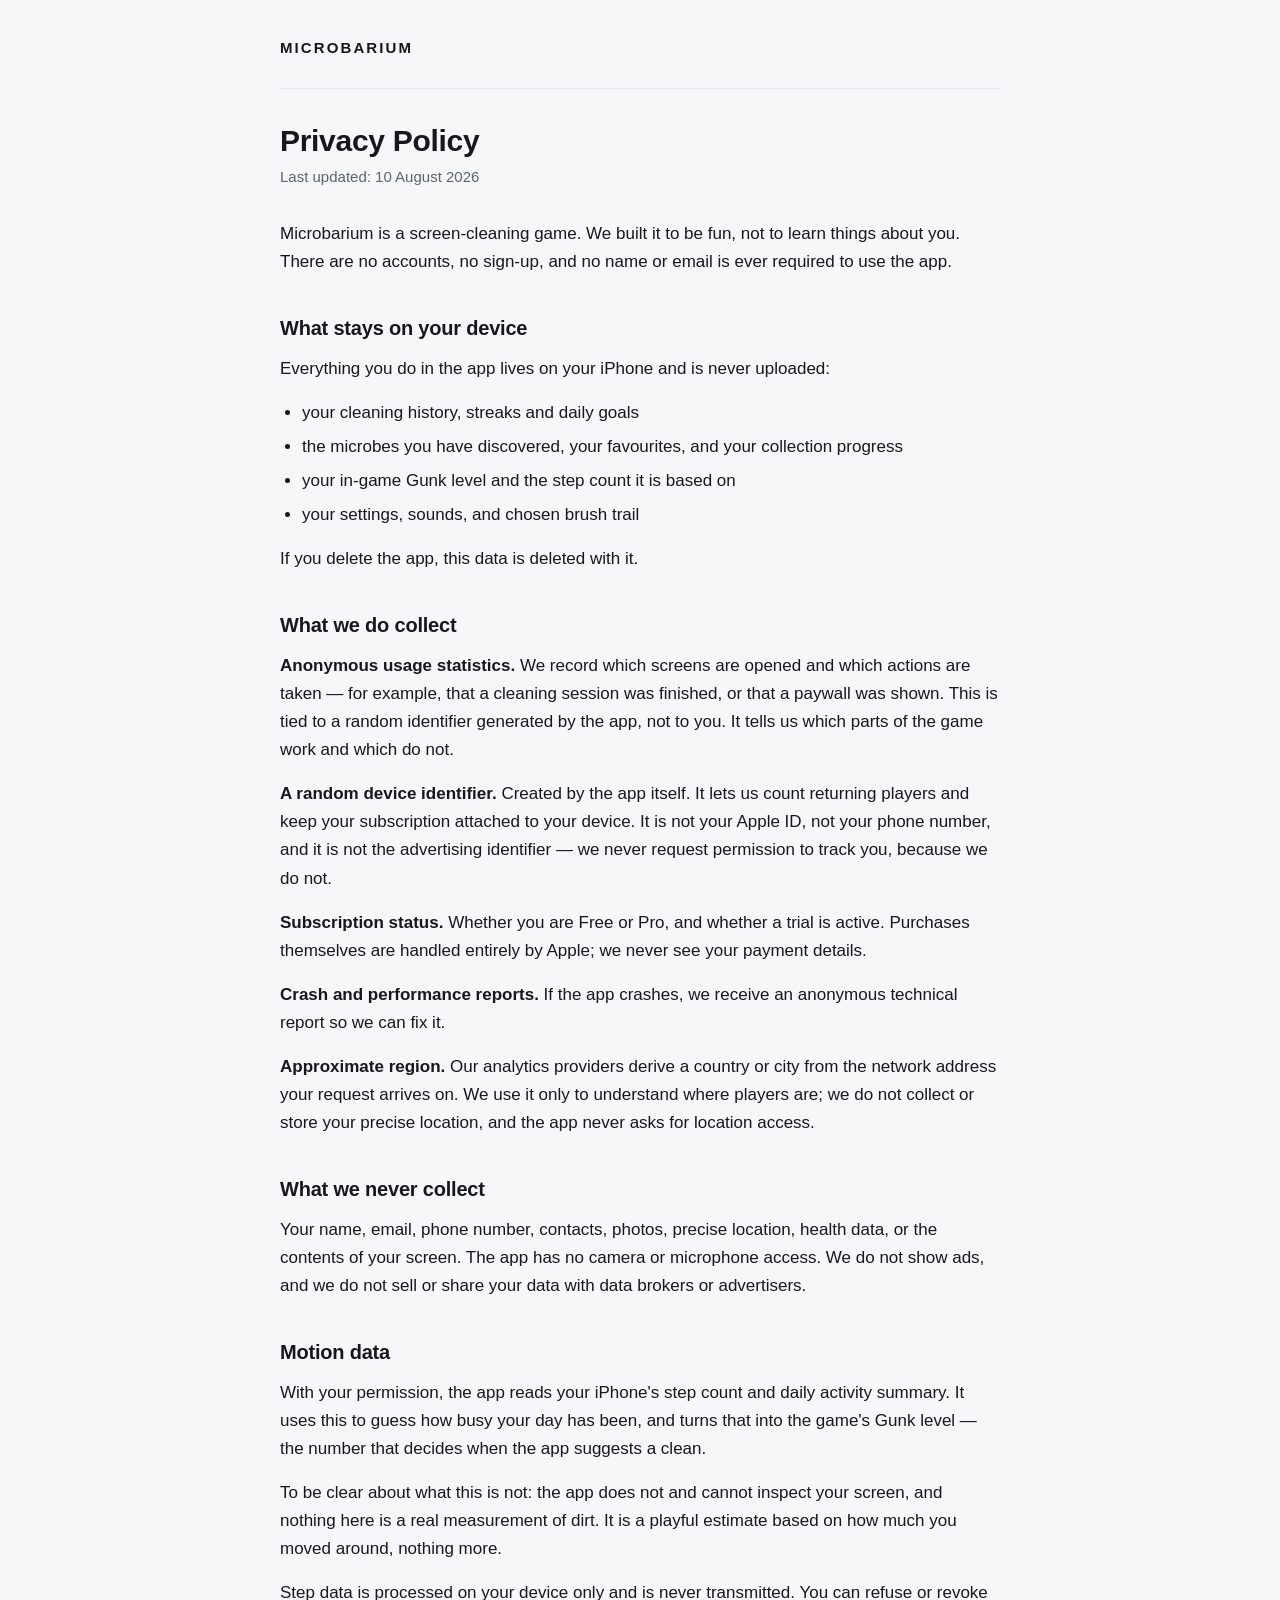
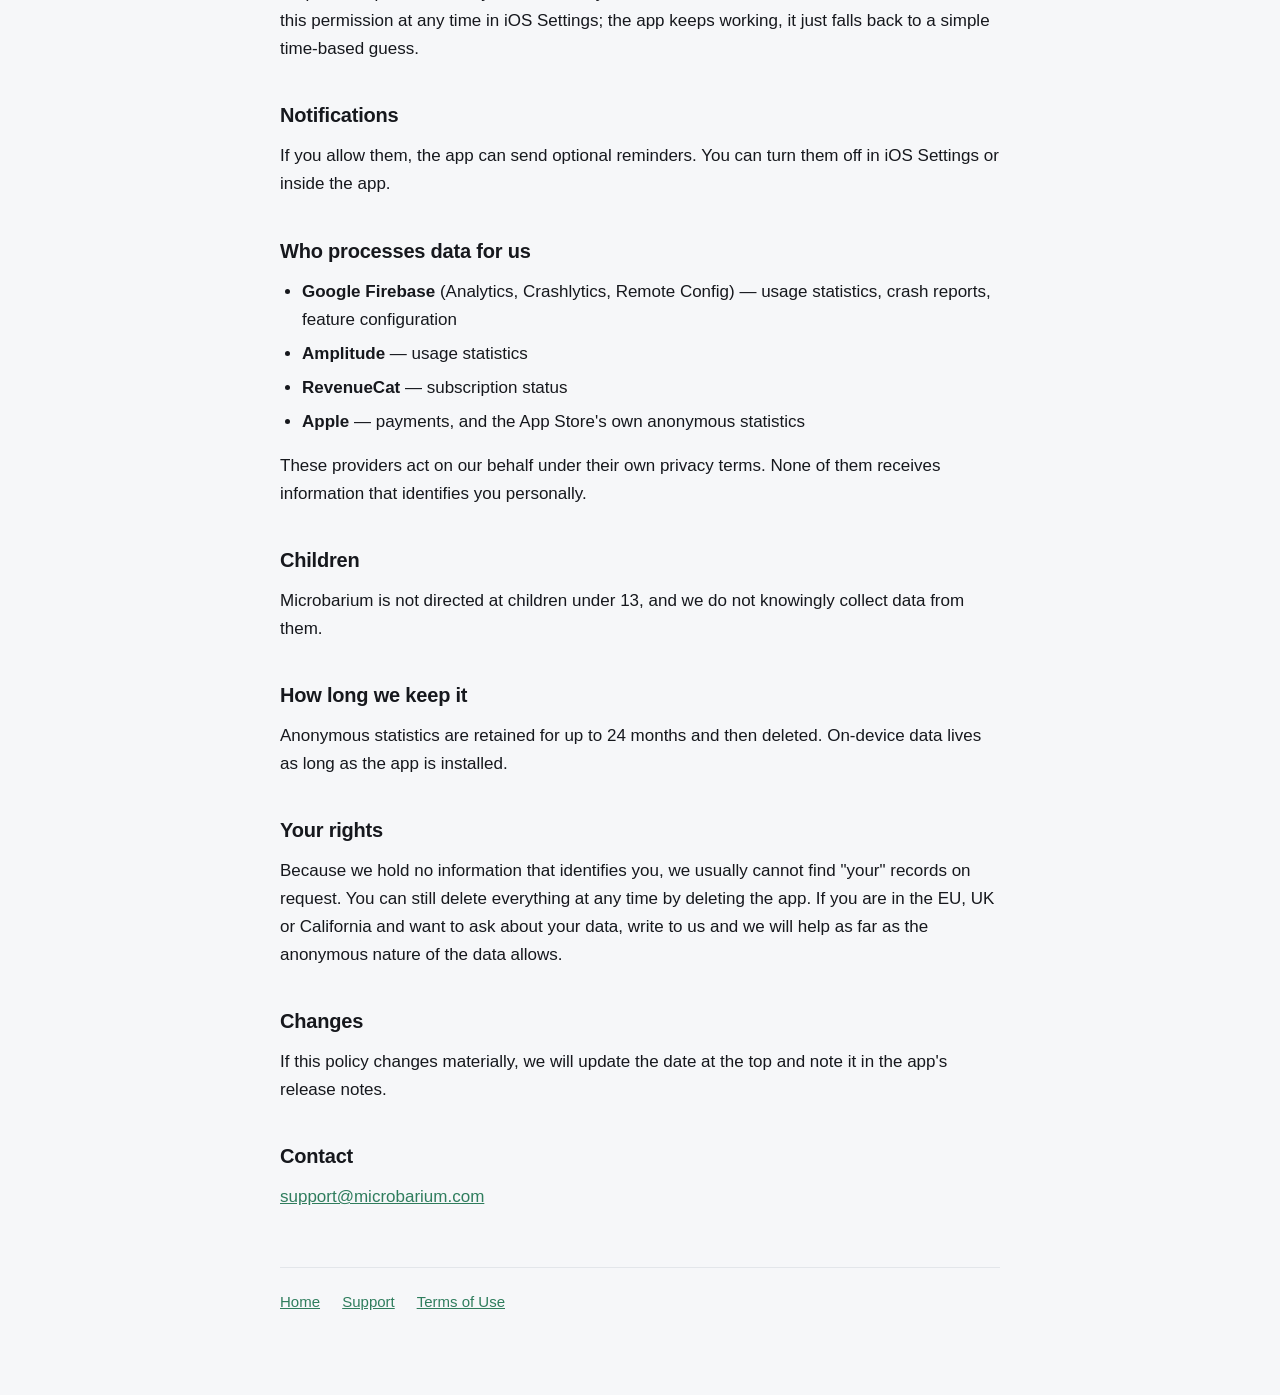
==== legal/privacy/index.html @ f0d251d5 "Add files via upload" ====
<!doctype html>
<html lang="en">
<head>
<meta charset="utf-8">
<meta name="viewport" content="width=device-width, initial-scale=1">
<title>Privacy Policy — Microbarium</title>
<link rel="stylesheet" href="/style.css">
</head>
<body>
<div class="wrap">

<header class="site"><a class="brand" href="/">Microbarium</a></header>

<h1>Privacy Policy</h1>
<p class="updated">Last updated: 10 August 2026</p>

<p>Microbarium is a screen-cleaning game. We built it to be fun, not to learn things about you. There are no accounts, no sign-up, and no name or email is ever required to use the app.</p>

<h2>What stays on your device</h2>
<p>Everything you do in the app lives on your iPhone and is never uploaded:</p>
<ul>
  <li>your cleaning history, streaks and daily goals</li>
  <li>the microbes you have discovered, your favourites, and your collection progress</li>
  <li>your in-game Gunk level and the step count it is based on</li>
  <li>your settings, sounds, and chosen brush trail</li>
</ul>
<p>If you delete the app, this data is deleted with it.</p>

<h2>What we do collect</h2>
<p><strong>Anonymous usage statistics.</strong> We record which screens are opened and which actions are taken — for example, that a cleaning session was finished, or that a paywall was shown. This is tied to a random identifier generated by the app, not to you. It tells us which parts of the game work and which do not.</p>
<p><strong>A random device identifier.</strong> Created by the app itself. It lets us count returning players and keep your subscription attached to your device. It is not your Apple ID, not your phone number, and it is not the advertising identifier — we never request permission to track you, because we do not.</p>
<p><strong>Subscription status.</strong> Whether you are Free or Pro, and whether a trial is active. Purchases themselves are handled entirely by Apple; we never see your payment details.</p>
<p><strong>Crash and performance reports.</strong> If the app crashes, we receive an anonymous technical report so we can fix it.</p>
<p><strong>Approximate region.</strong> Our analytics providers derive a country or city from the network address your request arrives on. We use it only to understand where players are; we do not collect or store your precise location, and the app never asks for location access.</p>

<h2>What we never collect</h2>
<p>Your name, email, phone number, contacts, photos, precise location, health data, or the contents of your screen. The app has no camera or microphone access. We do not show ads, and we do not sell or share your data with data brokers or advertisers.</p>

<h2>Motion data</h2>
<p>With your permission, the app reads your iPhone's step count and daily activity summary. It uses this to guess how busy your day has been, and turns that into the game's Gunk level — the number that decides when the app suggests a clean.</p>
<p>To be clear about what this is not: the app does not and cannot inspect your screen, and nothing here is a real measurement of dirt. It is a playful estimate based on how much you moved around, nothing more.</p>
<p>Step data is processed on your device only and is never transmitted. You can refuse or revoke this permission at any time in iOS Settings; the app keeps working, it just falls back to a simple time-based guess.</p>

<h2>Notifications</h2>
<p>If you allow them, the app can send optional reminders. You can turn them off in iOS Settings or inside the app.</p>

<h2>Who processes data for us</h2>
<ul>
  <li><strong>Google Firebase</strong> (Analytics, Crashlytics, Remote Config) — usage statistics, crash reports, feature configuration</li>
  <li><strong>Amplitude</strong> — usage statistics</li>
  <li><strong>RevenueCat</strong> — subscription status</li>
  <li><strong>Apple</strong> — payments, and the App Store's own anonymous statistics</li>
</ul>
<p>These providers act on our behalf under their own privacy terms. None of them receives information that identifies you personally.</p>

<h2>Children</h2>
<p>Microbarium is not directed at children under 13, and we do not knowingly collect data from them.</p>

<h2>How long we keep it</h2>
<p>Anonymous statistics are retained for up to 24 months and then deleted. On-device data lives as long as the app is installed.</p>

<h2>Your rights</h2>
<p>Because we hold no information that identifies you, we usually cannot find "your" records on request. You can still delete everything at any time by deleting the app. If you are in the EU, UK or California and want to ask about your data, write to us and we will help as far as the anonymous nature of the data allows.</p>

<h2>Changes</h2>
<p>If this policy changes materially, we will update the date at the top and note it in the app's release notes.</p>

<h2>Contact</h2>
<p><a href="mailto:support@microbarium.com">support@microbarium.com</a></p>

<footer class="site">
  <a href="/">Home</a>
  <a href="/support/">Support</a>
  <a href="/legal/terms/">Terms of Use</a>
</footer>

</div>
</body>
</html>
---- style.css ----
:root {
  color-scheme: light dark;
  --bg: #f6f7f9;
  --card: #ffffff;
  --ink: #16181d;
  --muted: #5c6470;
  --rule: #e3e6ea;
  --accent: #2f7d5d;
}

@media (prefers-color-scheme: dark) {
  :root {
    --bg: #0e1013;
    --card: #16191e;
    --ink: #e9ecf1;
    --muted: #9aa3b0;
    --rule: #262b33;
    --accent: #6cd3a3;
  }
}

* { box-sizing: border-box; }

body {
  margin: 0;
  padding: 0 20px 80px;
  background: var(--bg);
  color: var(--ink);
  font: 17px/1.65 -apple-system, BlinkMacSystemFont, "Segoe UI", Roboto, Helvetica, Arial, sans-serif;
  -webkit-text-size-adjust: 100%;
}

.wrap {
  max-width: 720px;
  margin: 0 auto;
}

header.site {
  padding: 34px 0 26px;
  border-bottom: 1px solid var(--rule);
  margin-bottom: 34px;
}

header.site a.brand {
  font-size: 15px;
  letter-spacing: 0.14em;
  text-transform: uppercase;
  font-weight: 700;
  color: var(--ink);
  text-decoration: none;
}

h1 {
  font-size: 30px;
  line-height: 1.2;
  margin: 0 0 6px;
  letter-spacing: -0.01em;
}

h2 {
  font-size: 20px;
  margin: 36px 0 10px;
  letter-spacing: -0.01em;
}

p, ul { margin: 0 0 16px; }
ul { padding-left: 22px; }
li { margin-bottom: 6px; }

.updated {
  color: var(--muted);
  font-size: 15px;
  margin-bottom: 30px;
}

a { color: var(--accent); }

.card {
  background: var(--card);
  border: 1px solid var(--rule);
  border-radius: 14px;
  padding: 22px 24px;
  margin: 26px 0;
}

footer.site {
  margin-top: 56px;
  padding-top: 22px;
  border-top: 1px solid var(--rule);
  color: var(--muted);
  font-size: 15px;
}

footer.site a { margin-right: 18px; }

.hero {
  padding: 60px 0 10px;
  text-align: center;
}

.hero h1 { font-size: 40px; }

.hero p.tagline {
  color: var(--muted);
  font-size: 19px;
  max-width: 34ch;
  margin: 0 auto 30px;
}
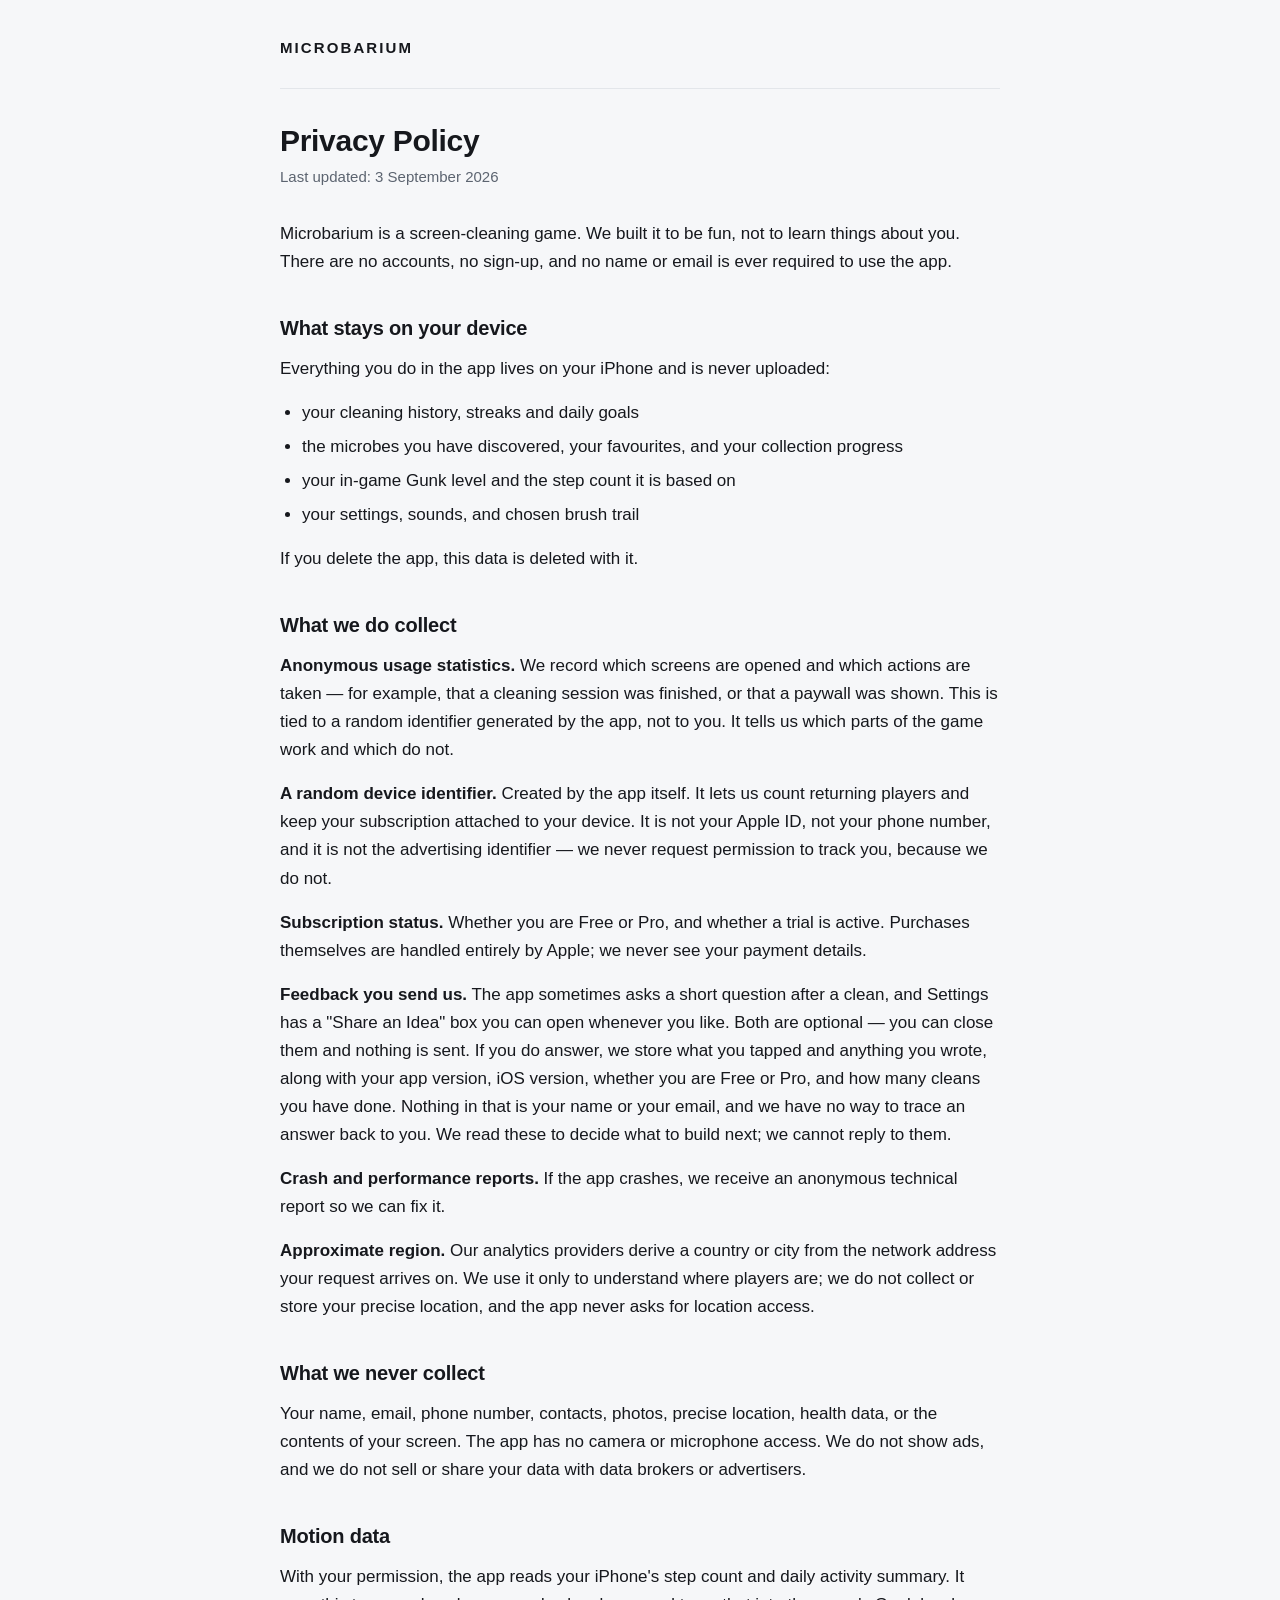
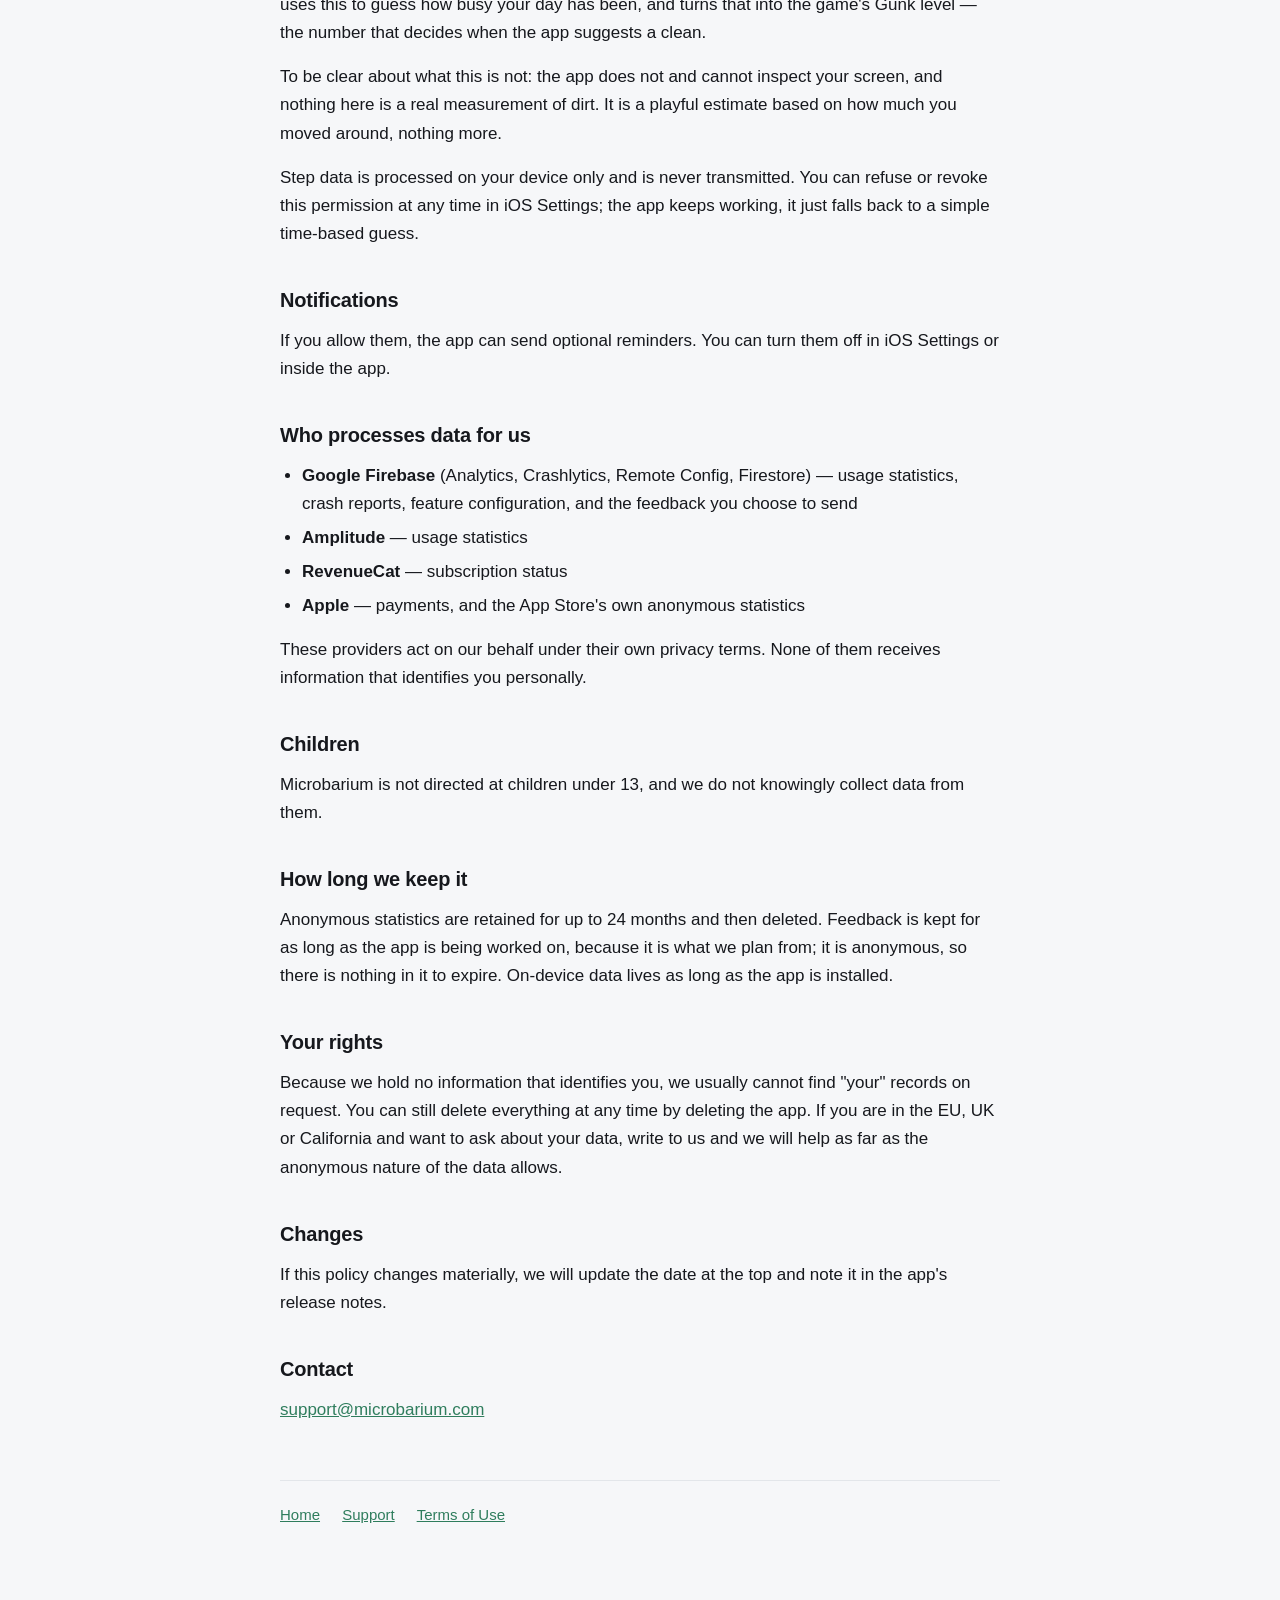
==== commit e226e58c: "Add files via upload" ====
--- a/legal/privacy/index.html
+++ b/legal/privacy/index.html
@@ -12,7 +12,7 @@
 <header class="site"><a class="brand" href="/">Microbarium</a></header>
 
 <h1>Privacy Policy</h1>
-<p class="updated">Last updated: 10 August 2026</p>
+<p class="updated">Last updated: 3 September 2026</p>
 
 <p>Microbarium is a screen-cleaning game. We built it to be fun, not to learn things about you. There are no accounts, no sign-up, and no name or email is ever required to use the app.</p>
 
@@ -30,6 +30,7 @@
 <p><strong>Anonymous usage statistics.</strong> We record which screens are opened and which actions are taken — for example, that a cleaning session was finished, or that a paywall was shown. This is tied to a random identifier generated by the app, not to you. It tells us which parts of the game work and which do not.</p>
 <p><strong>A random device identifier.</strong> Created by the app itself. It lets us count returning players and keep your subscription attached to your device. It is not your Apple ID, not your phone number, and it is not the advertising identifier — we never request permission to track you, because we do not.</p>
 <p><strong>Subscription status.</strong> Whether you are Free or Pro, and whether a trial is active. Purchases themselves are handled entirely by Apple; we never see your payment details.</p>
+<p><strong>Feedback you send us.</strong> The app sometimes asks a short question after a clean, and Settings has a "Share an Idea" box you can open whenever you like. Both are optional — you can close them and nothing is sent. If you do answer, we store what you tapped and anything you wrote, along with your app version, iOS version, whether you are Free or Pro, and how many cleans you have done. Nothing in that is your name or your email, and we have no way to trace an answer back to you. We read these to decide what to build next; we cannot reply to them.</p>
 <p><strong>Crash and performance reports.</strong> If the app crashes, we receive an anonymous technical report so we can fix it.</p>
 <p><strong>Approximate region.</strong> Our analytics providers derive a country or city from the network address your request arrives on. We use it only to understand where players are; we do not collect or store your precise location, and the app never asks for location access.</p>
 
@@ -46,7 +47,7 @@
 
 <h2>Who processes data for us</h2>
 <ul>
-  <li><strong>Google Firebase</strong> (Analytics, Crashlytics, Remote Config) — usage statistics, crash reports, feature configuration</li>
+  <li><strong>Google Firebase</strong> (Analytics, Crashlytics, Remote Config, Firestore) — usage statistics, crash reports, feature configuration, and the feedback you choose to send</li>
   <li><strong>Amplitude</strong> — usage statistics</li>
   <li><strong>RevenueCat</strong> — subscription status</li>
   <li><strong>Apple</strong> — payments, and the App Store's own anonymous statistics</li>
@@ -57,7 +58,7 @@
 <p>Microbarium is not directed at children under 13, and we do not knowingly collect data from them.</p>
 
 <h2>How long we keep it</h2>
-<p>Anonymous statistics are retained for up to 24 months and then deleted. On-device data lives as long as the app is installed.</p>
+<p>Anonymous statistics are retained for up to 24 months and then deleted. Feedback is kept for as long as the app is being worked on, because it is what we plan from; it is anonymous, so there is nothing in it to expire. On-device data lives as long as the app is installed.</p>
 
 <h2>Your rights</h2>
 <p>Because we hold no information that identifies you, we usually cannot find "your" records on request. You can still delete everything at any time by deleting the app. If you are in the EU, UK or California and want to ask about your data, write to us and we will help as far as the anonymous nature of the data allows.</p>
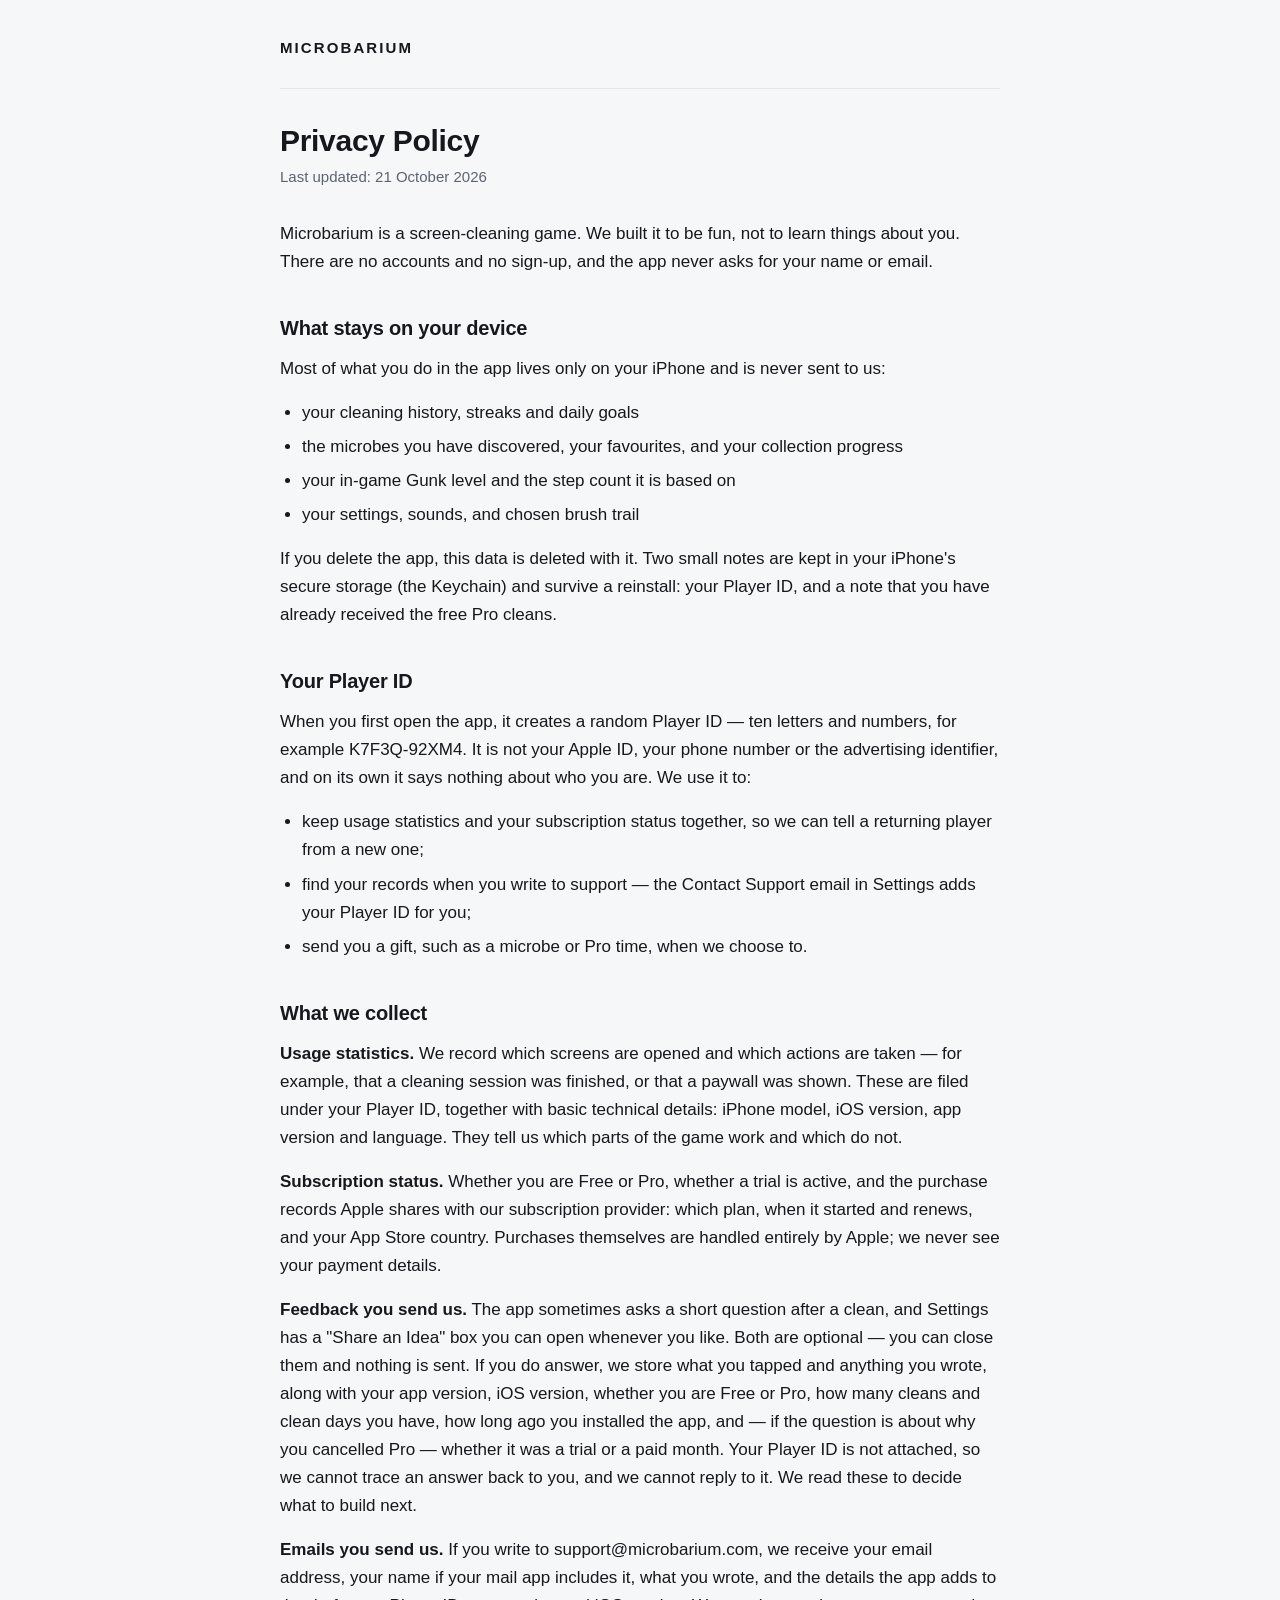
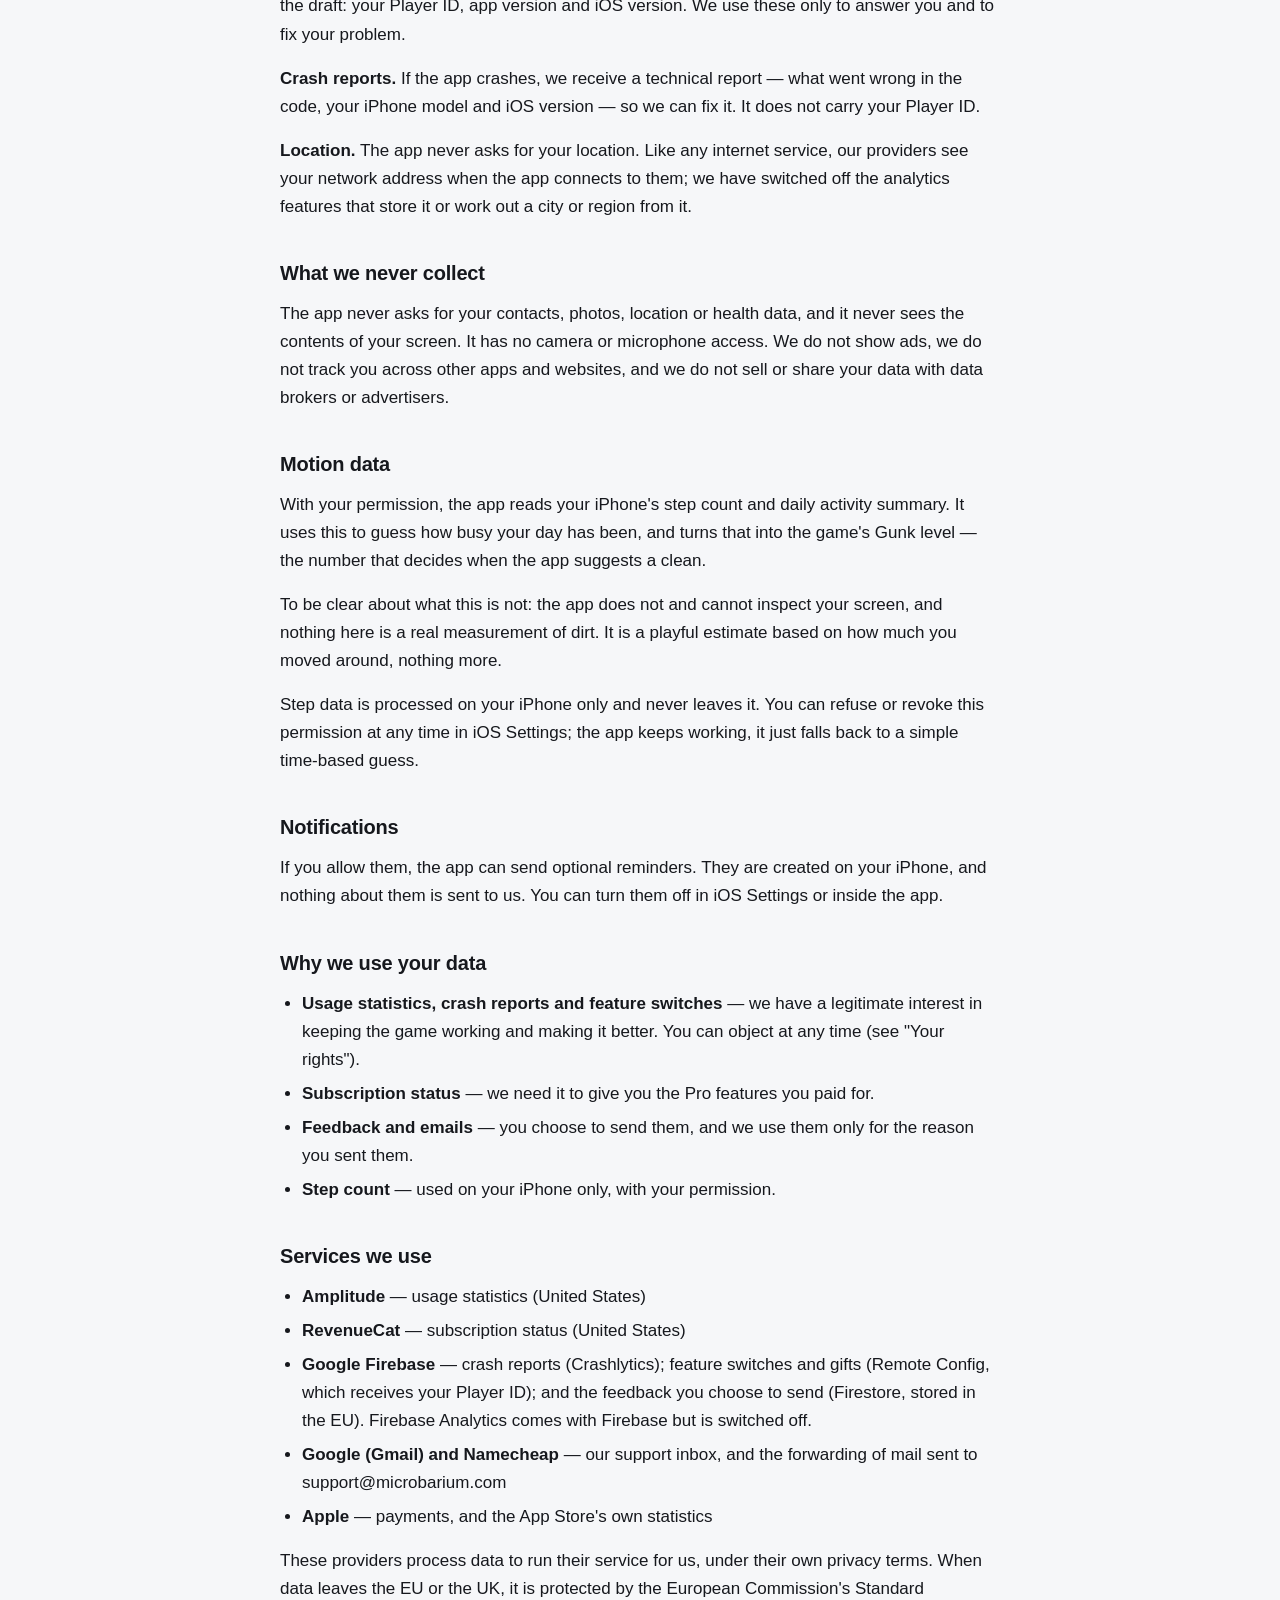
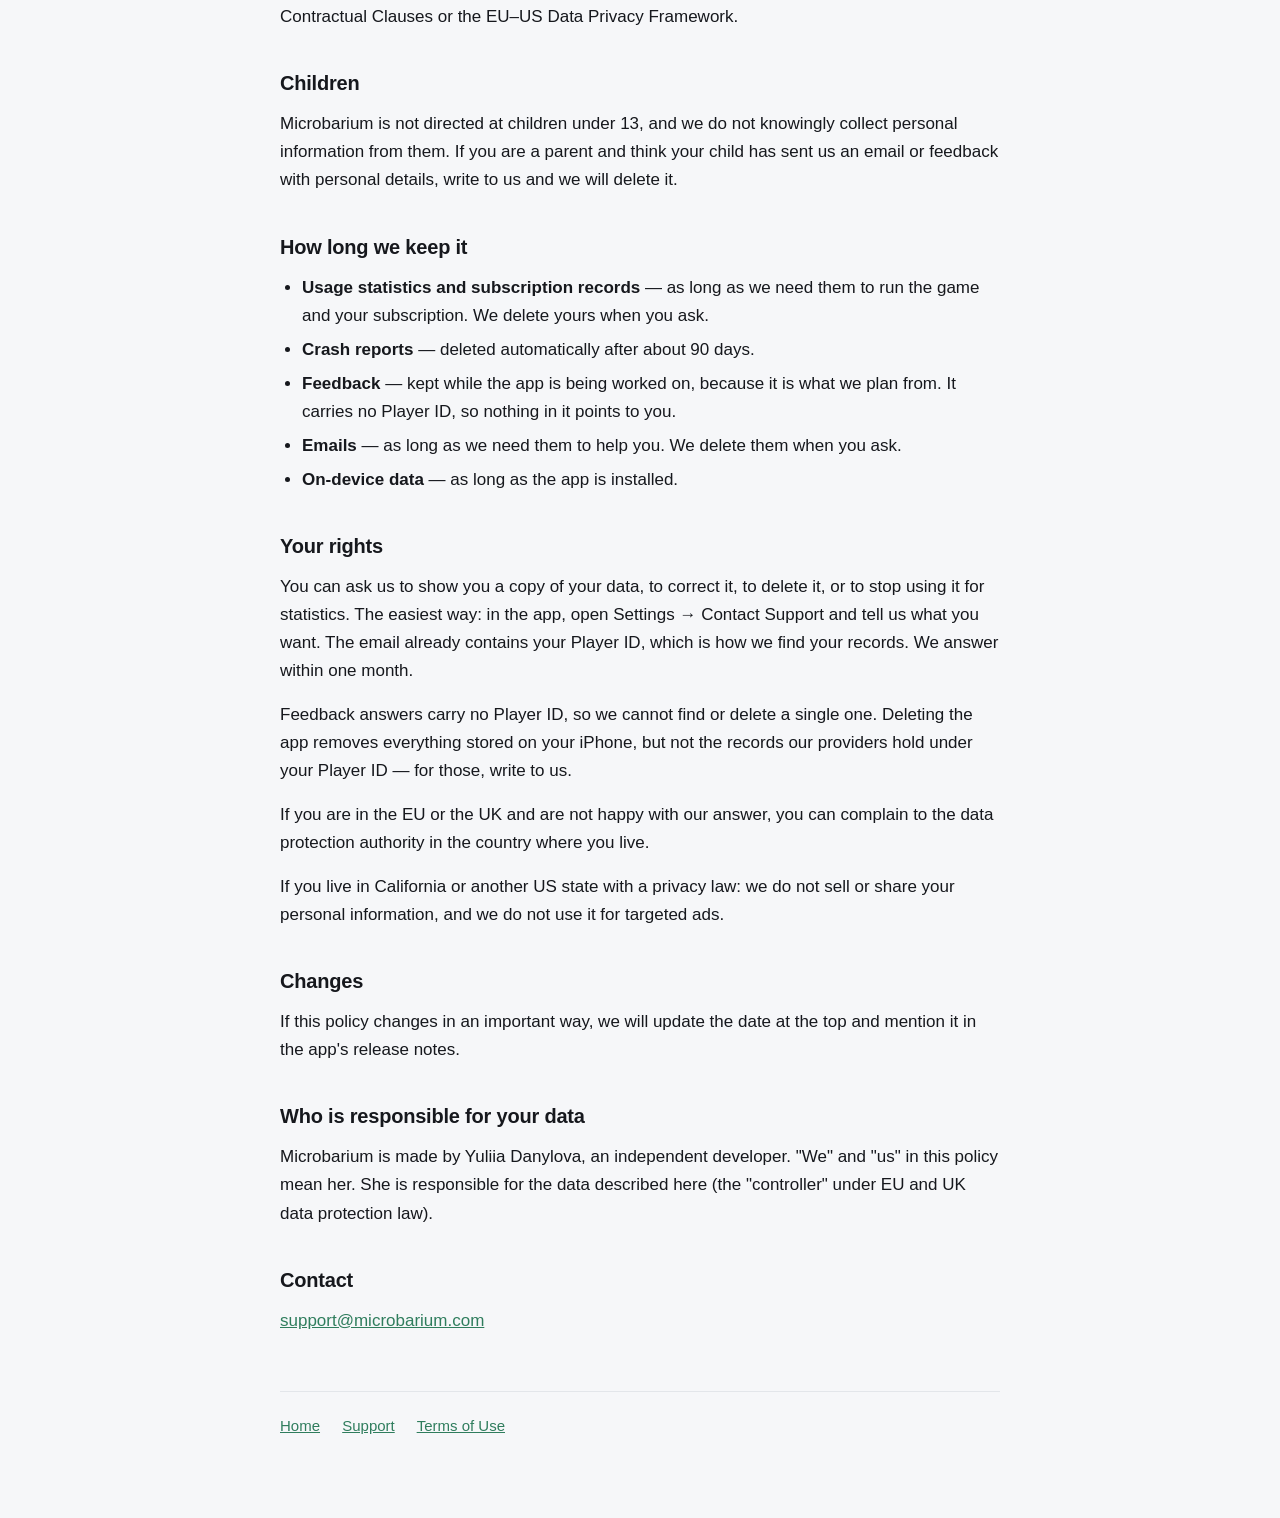
==== commit 56221958: "Add files via upload" ====
--- a/legal/privacy/index.html
+++ b/legal/privacy/index.html
@@ -12,59 +12,88 @@
 <header class="site"><a class="brand" href="/">Microbarium</a></header>
 
 <h1>Privacy Policy</h1>
-<p class="updated">Last updated: 3 September 2026</p>
+<p class="updated">Last updated: 21 October 2026</p>
 
-<p>Microbarium is a screen-cleaning game. We built it to be fun, not to learn things about you. There are no accounts, no sign-up, and no name or email is ever required to use the app.</p>
+<p>Microbarium is a screen-cleaning game. We built it to be fun, not to learn things about you. There are no accounts and no sign-up, and the app never asks for your name or email.</p>
 
 <h2>What stays on your device</h2>
-<p>Everything you do in the app lives on your iPhone and is never uploaded:</p>
+<p>Most of what you do in the app lives only on your iPhone and is never sent to us:</p>
 <ul>
   <li>your cleaning history, streaks and daily goals</li>
   <li>the microbes you have discovered, your favourites, and your collection progress</li>
   <li>your in-game Gunk level and the step count it is based on</li>
   <li>your settings, sounds, and chosen brush trail</li>
 </ul>
-<p>If you delete the app, this data is deleted with it.</p>
+<p>If you delete the app, this data is deleted with it. Two small notes are kept in your iPhone's secure storage (the Keychain) and survive a reinstall: your Player ID, and a note that you have already received the free Pro cleans.</p>
 
-<h2>What we do collect</h2>
-<p><strong>Anonymous usage statistics.</strong> We record which screens are opened and which actions are taken — for example, that a cleaning session was finished, or that a paywall was shown. This is tied to a random identifier generated by the app, not to you. It tells us which parts of the game work and which do not.</p>
-<p><strong>A random device identifier.</strong> Created by the app itself. It lets us count returning players and keep your subscription attached to your device. It is not your Apple ID, not your phone number, and it is not the advertising identifier — we never request permission to track you, because we do not.</p>
-<p><strong>Subscription status.</strong> Whether you are Free or Pro, and whether a trial is active. Purchases themselves are handled entirely by Apple; we never see your payment details.</p>
-<p><strong>Feedback you send us.</strong> The app sometimes asks a short question after a clean, and Settings has a "Share an Idea" box you can open whenever you like. Both are optional — you can close them and nothing is sent. If you do answer, we store what you tapped and anything you wrote, along with your app version, iOS version, whether you are Free or Pro, and how many cleans you have done. Nothing in that is your name or your email, and we have no way to trace an answer back to you. We read these to decide what to build next; we cannot reply to them.</p>
-<p><strong>Crash and performance reports.</strong> If the app crashes, we receive an anonymous technical report so we can fix it.</p>
-<p><strong>Approximate region.</strong> Our analytics providers derive a country or city from the network address your request arrives on. We use it only to understand where players are; we do not collect or store your precise location, and the app never asks for location access.</p>
+<h2>Your Player ID</h2>
+<p>When you first open the app, it creates a random Player ID — ten letters and numbers, for example K7F3Q-92XM4. It is not your Apple ID, your phone number or the advertising identifier, and on its own it says nothing about who you are. We use it to:</p>
+<ul>
+  <li>keep usage statistics and your subscription status together, so we can tell a returning player from a new one;</li>
+  <li>find your records when you write to support — the Contact Support email in Settings adds your Player ID for you;</li>
+  <li>send you a gift, such as a microbe or Pro time, when we choose to.</li>
+</ul>
+
+<h2>What we collect</h2>
+<p><strong>Usage statistics.</strong> We record which screens are opened and which actions are taken — for example, that a cleaning session was finished, or that a paywall was shown. These are filed under your Player ID, together with basic technical details: iPhone model, iOS version, app version and language. They tell us which parts of the game work and which do not.</p>
+<p><strong>Subscription status.</strong> Whether you are Free or Pro, whether a trial is active, and the purchase records Apple shares with our subscription provider: which plan, when it started and renews, and your App Store country. Purchases themselves are handled entirely by Apple; we never see your payment details.</p>
+<p><strong>Feedback you send us.</strong> The app sometimes asks a short question after a clean, and Settings has a "Share an Idea" box you can open whenever you like. Both are optional — you can close them and nothing is sent. If you do answer, we store what you tapped and anything you wrote, along with your app version, iOS version, whether you are Free or Pro, how many cleans and clean days you have, how long ago you installed the app, and — if the question is about why you cancelled Pro — whether it was a trial or a paid month. Your Player ID is not attached, so we cannot trace an answer back to you, and we cannot reply to it. We read these to decide what to build next.</p>
+<p><strong>Emails you send us.</strong> If you write to support@microbarium.com, we receive your email address, your name if your mail app includes it, what you wrote, and the details the app adds to the draft: your Player ID, app version and iOS version. We use these only to answer you and to fix your problem.</p>
+<p><strong>Crash reports.</strong> If the app crashes, we receive a technical report — what went wrong in the code, your iPhone model and iOS version — so we can fix it. It does not carry your Player ID.</p>
+<p><strong>Location.</strong> The app never asks for your location. Like any internet service, our providers see your network address when the app connects to them; we have switched off the analytics features that store it or work out a city or region from it.</p>
 
 <h2>What we never collect</h2>
-<p>Your name, email, phone number, contacts, photos, precise location, health data, or the contents of your screen. The app has no camera or microphone access. We do not show ads, and we do not sell or share your data with data brokers or advertisers.</p>
+<p>The app never asks for your contacts, photos, location or health data, and it never sees the contents of your screen. It has no camera or microphone access. We do not show ads, we do not track you across other apps and websites, and we do not sell or share your data with data brokers or advertisers.</p>
 
 <h2>Motion data</h2>
 <p>With your permission, the app reads your iPhone's step count and daily activity summary. It uses this to guess how busy your day has been, and turns that into the game's Gunk level — the number that decides when the app suggests a clean.</p>
 <p>To be clear about what this is not: the app does not and cannot inspect your screen, and nothing here is a real measurement of dirt. It is a playful estimate based on how much you moved around, nothing more.</p>
-<p>Step data is processed on your device only and is never transmitted. You can refuse or revoke this permission at any time in iOS Settings; the app keeps working, it just falls back to a simple time-based guess.</p>
+<p>Step data is processed on your iPhone only and never leaves it. You can refuse or revoke this permission at any time in iOS Settings; the app keeps working, it just falls back to a simple time-based guess.</p>
 
 <h2>Notifications</h2>
-<p>If you allow them, the app can send optional reminders. You can turn them off in iOS Settings or inside the app.</p>
+<p>If you allow them, the app can send optional reminders. They are created on your iPhone, and nothing about them is sent to us. You can turn them off in iOS Settings or inside the app.</p>
 
-<h2>Who processes data for us</h2>
+<h2>Why we use your data</h2>
 <ul>
-  <li><strong>Google Firebase</strong> (Analytics, Crashlytics, Remote Config, Firestore) — usage statistics, crash reports, feature configuration, and the feedback you choose to send</li>
-  <li><strong>Amplitude</strong> — usage statistics</li>
-  <li><strong>RevenueCat</strong> — subscription status</li>
-  <li><strong>Apple</strong> — payments, and the App Store's own anonymous statistics</li>
+  <li><strong>Usage statistics, crash reports and feature switches</strong> — we have a legitimate interest in keeping the game working and making it better. You can object at any time (see "Your rights").</li>
+  <li><strong>Subscription status</strong> — we need it to give you the Pro features you paid for.</li>
+  <li><strong>Feedback and emails</strong> — you choose to send them, and we use them only for the reason you sent them.</li>
+  <li><strong>Step count</strong> — used on your iPhone only, with your permission.</li>
 </ul>
-<p>These providers act on our behalf under their own privacy terms. None of them receives information that identifies you personally.</p>
+
+<h2>Services we use</h2>
+<ul>
+  <li><strong>Amplitude</strong> — usage statistics (United States)</li>
+  <li><strong>RevenueCat</strong> — subscription status (United States)</li>
+  <li><strong>Google Firebase</strong> — crash reports (Crashlytics); feature switches and gifts (Remote Config, which receives your Player ID); and the feedback you choose to send (Firestore, stored in the EU). Firebase Analytics comes with Firebase but is switched off.</li>
+  <li><strong>Google (Gmail) and Namecheap</strong> — our support inbox, and the forwarding of mail sent to support@microbarium.com</li>
+  <li><strong>Apple</strong> — payments, and the App Store's own statistics</li>
+</ul>
+<p>These providers process data to run their service for us, under their own privacy terms. When data leaves the EU or the UK, it is protected by the European Commission's Standard Contractual Clauses or the EU–US Data Privacy Framework.</p>
 
 <h2>Children</h2>
-<p>Microbarium is not directed at children under 13, and we do not knowingly collect data from them.</p>
+<p>Microbarium is not directed at children under 13, and we do not knowingly collect personal information from them. If you are a parent and think your child has sent us an email or feedback with personal details, write to us and we will delete it.</p>
 
 <h2>How long we keep it</h2>
-<p>Anonymous statistics are retained for up to 24 months and then deleted. Feedback is kept for as long as the app is being worked on, because it is what we plan from; it is anonymous, so there is nothing in it to expire. On-device data lives as long as the app is installed.</p>
+<ul>
+  <li><strong>Usage statistics and subscription records</strong> — as long as we need them to run the game and your subscription. We delete yours when you ask.</li>
+  <li><strong>Crash reports</strong> — deleted automatically after about 90 days.</li>
+  <li><strong>Feedback</strong> — kept while the app is being worked on, because it is what we plan from. It carries no Player ID, so nothing in it points to you.</li>
+  <li><strong>Emails</strong> — as long as we need them to help you. We delete them when you ask.</li>
+  <li><strong>On-device data</strong> — as long as the app is installed.</li>
+</ul>
 
 <h2>Your rights</h2>
-<p>Because we hold no information that identifies you, we usually cannot find "your" records on request. You can still delete everything at any time by deleting the app. If you are in the EU, UK or California and want to ask about your data, write to us and we will help as far as the anonymous nature of the data allows.</p>
+<p>You can ask us to show you a copy of your data, to correct it, to delete it, or to stop using it for statistics. The easiest way: in the app, open Settings → Contact Support and tell us what you want. The email already contains your Player ID, which is how we find your records. We answer within one month.</p>
+<p>Feedback answers carry no Player ID, so we cannot find or delete a single one. Deleting the app removes everything stored on your iPhone, but not the records our providers hold under your Player ID — for those, write to us.</p>
+<p>If you are in the EU or the UK and are not happy with our answer, you can complain to the data protection authority in the country where you live.</p>
+<p>If you live in California or another US state with a privacy law: we do not sell or share your personal information, and we do not use it for targeted ads.</p>
 
 <h2>Changes</h2>
-<p>If this policy changes materially, we will update the date at the top and note it in the app's release notes.</p>
+<p>If this policy changes in an important way, we will update the date at the top and mention it in the app's release notes.</p>
+
+<h2>Who is responsible for your data</h2>
+<p>Microbarium is made by Yuliia Danylova, an independent developer. "We" and "us" in this policy mean her. She is responsible for the data described here (the "controller" under EU and UK data protection law).</p>
 
 <h2>Contact</h2>
 <p><a href="mailto:support@microbarium.com">support@microbarium.com</a></p>
